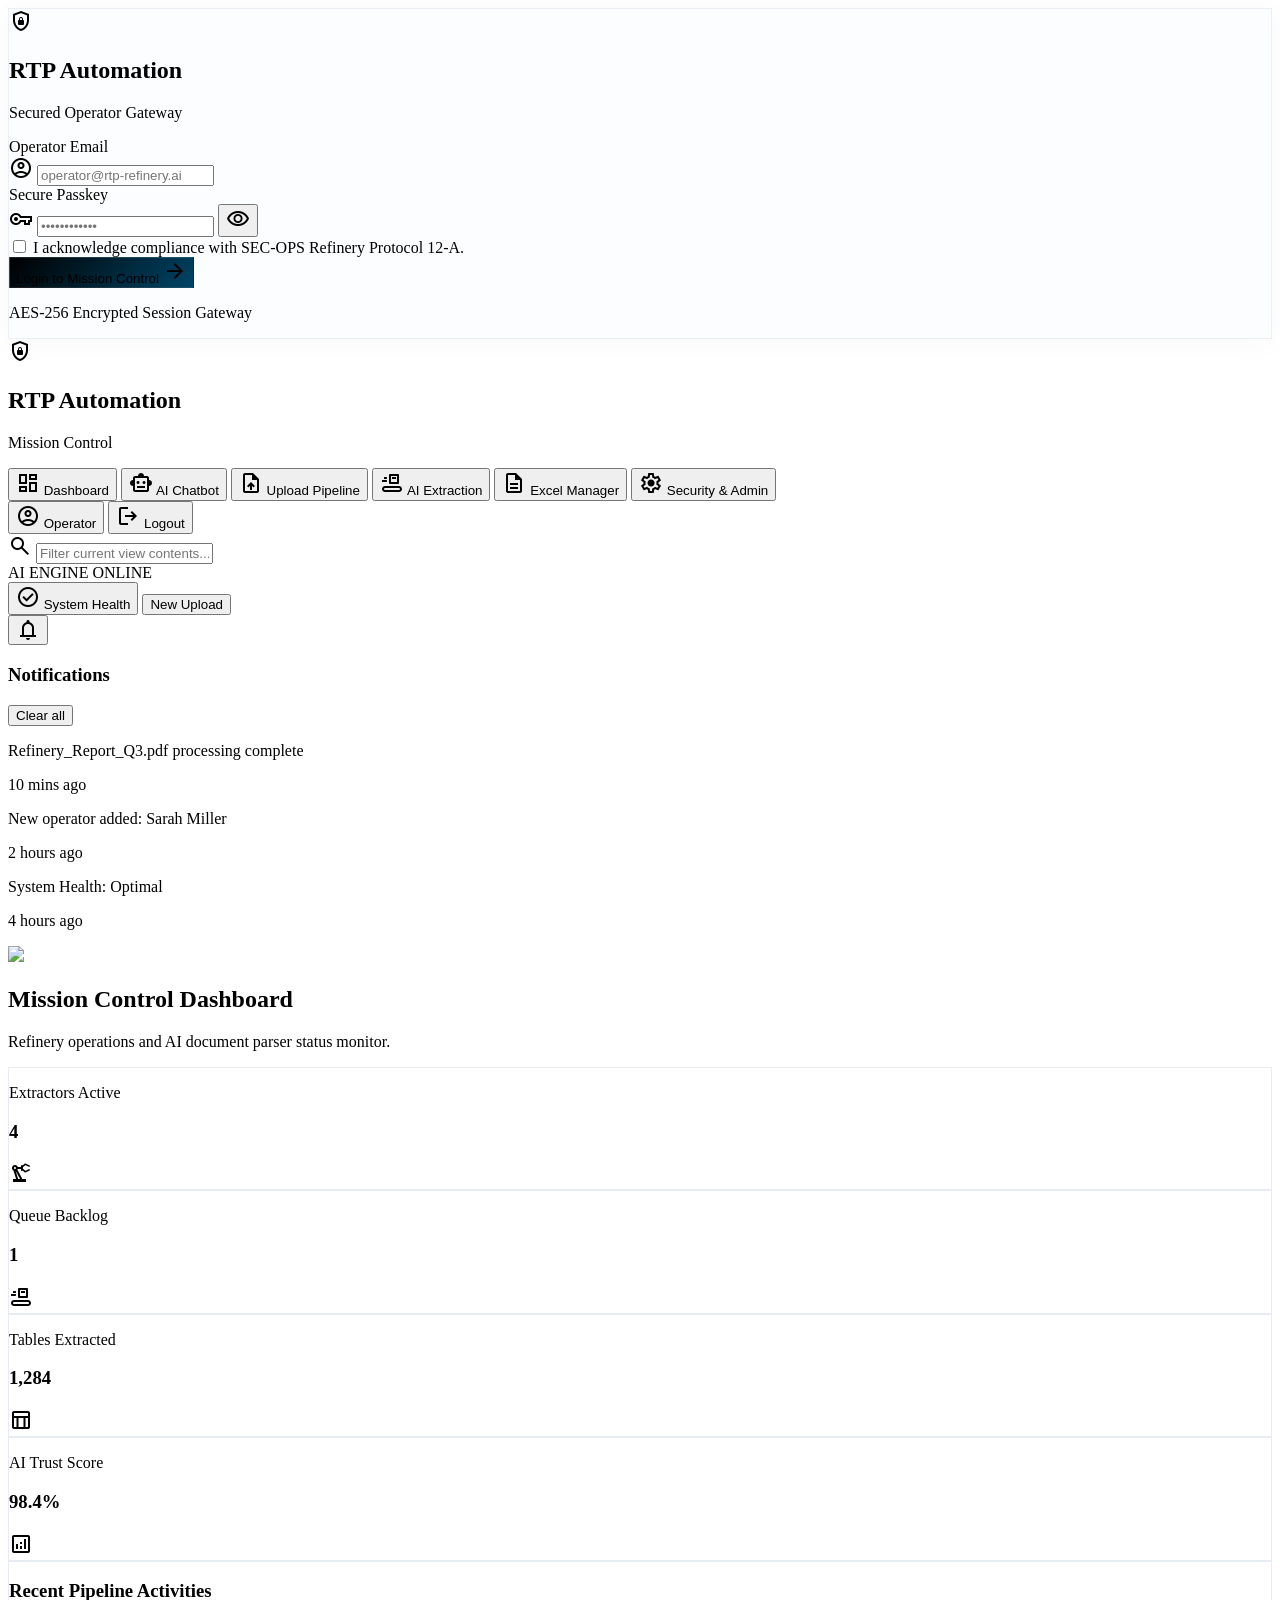
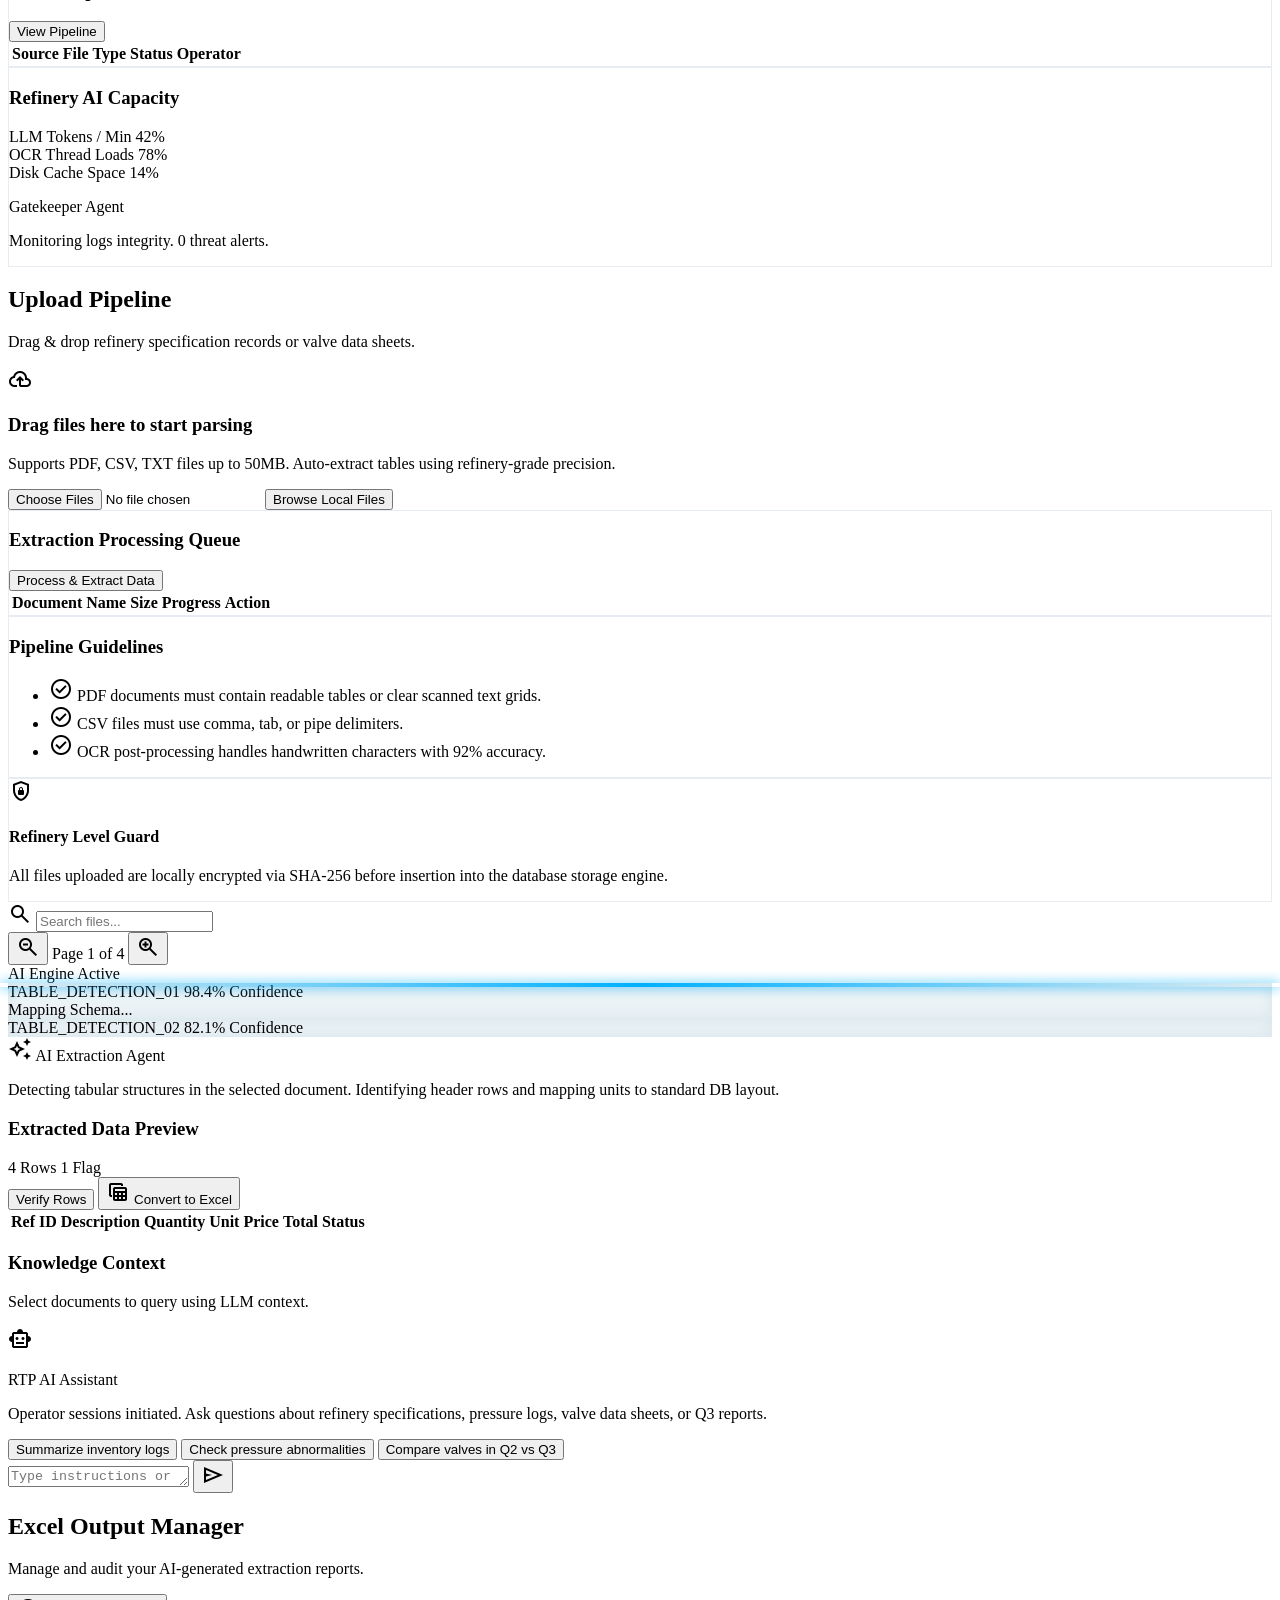
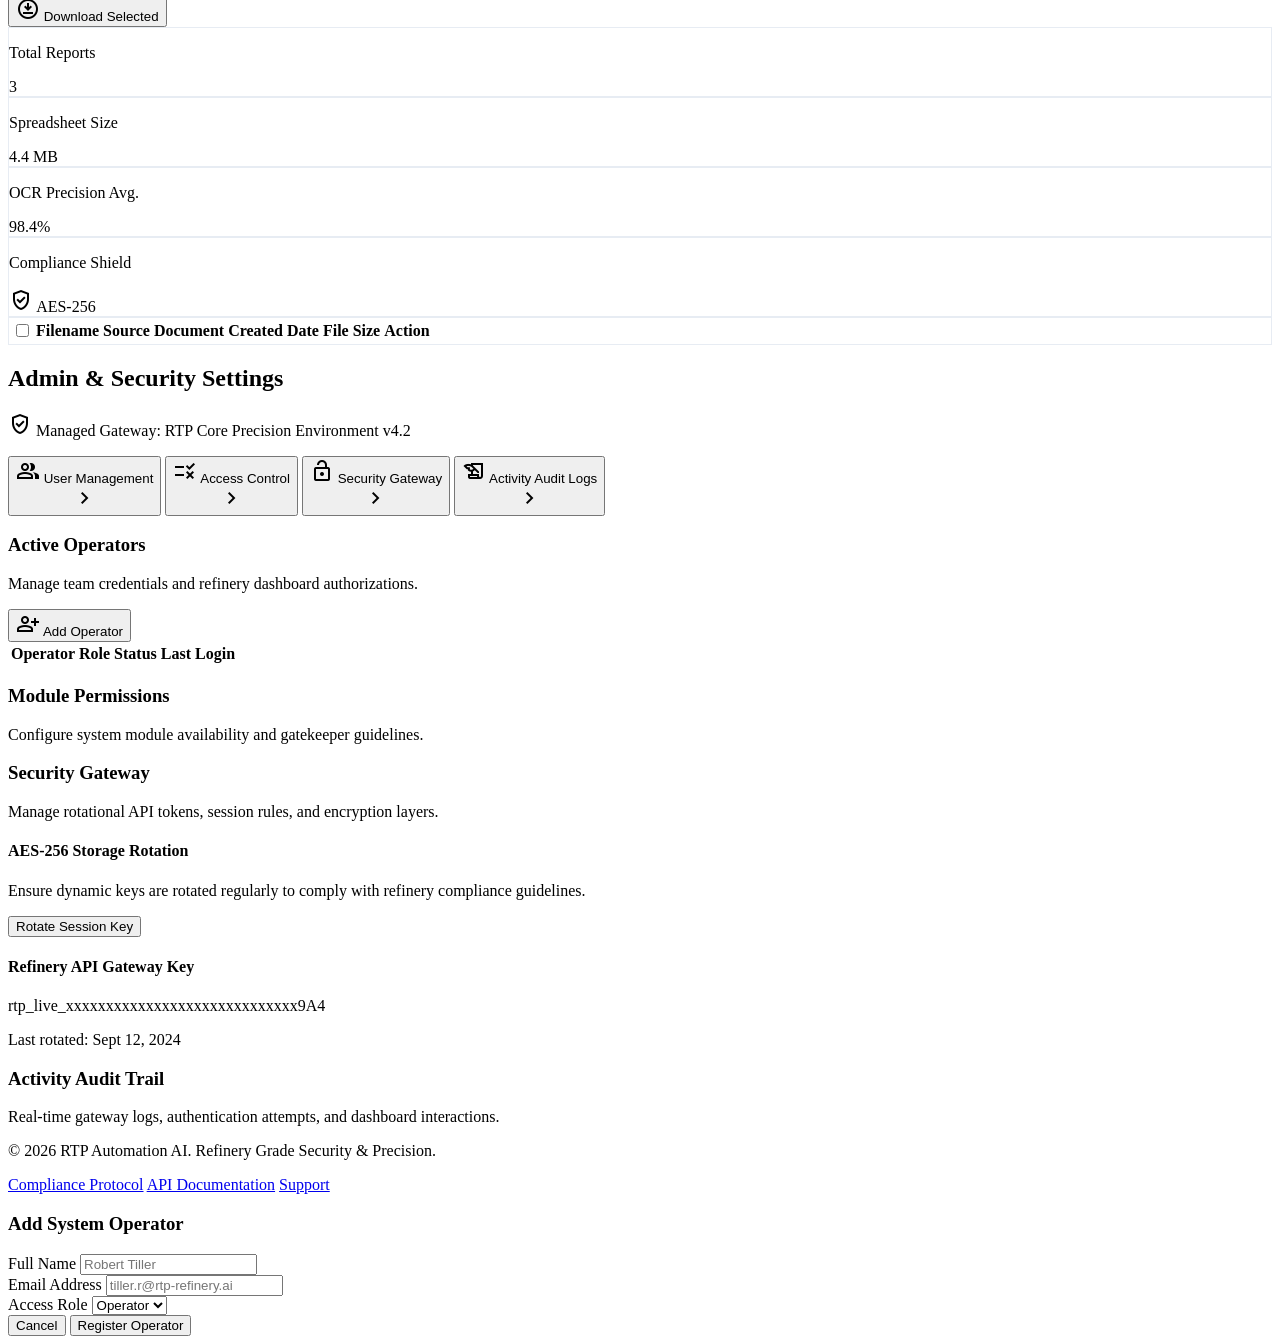
==== templates/index.html @ 4b5805db "Initial commit" ====
<!DOCTYPE html>
<html lang="en" class="light">
<head>
    <meta charset="UTF-8">
    <meta name="viewport" content="width=device-width, initial-scale=1.0">
    <title>RTP Automation AI | Operator Gateway</title>
    <!-- Google Fonts & Material Symbols -->
    <link href="https://fonts.googleapis.com/css2?family=Inter:wght@400;500;600;700&family=Geist:wght@400;600;700;900&family=JetBrains+Mono:wght@400&display=swap" rel="stylesheet">
    <link href="https://fonts.googleapis.com/css2?family=Material+Symbols+Outlined:wght,FILL@100..700,0..1&display=swap" rel="stylesheet">
    <!-- Tailwind CSS with Forms and Container Queries Plugins -->
    <script src="https://cdn.tailwindcss.com?plugins=forms,container-queries"></script>
    <script>
        tailwind.config = {
            darkMode: 'class',
            theme: {
                extend: {
                    colors: {
                        "primary-fixed": "#dae2fd",
                        "surface-container": "#eceef0",
                        "error": "#ba1a1a",
                        "surface-container-low": "#f2f4f6",
                        "on-tertiary": "#ffffff",
                        "secondary-container": "#40c2fd",
                        "tertiary-fixed": "#d3e4fe",
                        "secondary": "#00668a",
                        "tertiary-container": "#0b1c30",
                        "on-tertiary-container": "#75859d",
                        "on-secondary": "#ffffff",
                        "inverse-on-surface": "#eff1f3",
                        "surface-container-highest": "#e0e3e5",
                        "secondary-fixed-dim": "#7bd0ff",
                        "secondary-fixed": "#c4e7ff",
                        "on-primary": "#ffffff",
                        "on-background": "#191c1e",
                        "on-primary-container": "#7c839b",
                        "on-secondary-fixed": "#001e2c",
                        "on-tertiary-fixed-variant": "#38485d",
                        "surface": "#f7f9fb",
                        "tertiary-fixed-dim": "#b7c8e1",
                        "on-secondary-container": "#004d6a",
                        "on-error": "#ffffff",
                        "inverse-surface": "#2d3133",
                        "outline-variant": "#c6c6cd",
                        "surface-bright": "#f7f9fb",
                        "inverse-primary": "#bec6e0",
                        "on-surface": "#191c1e",
                        "on-tertiary-fixed": "#0b1c30",
                        "surface-container-high": "#e6e8ea",
                        "on-primary-fixed": "#131b2e",
                        "primary-fixed-dim": "#bec6e0",
                        "error-container": "#ffdad6",
                        "surface-dim": "#d8dadc",
                        "primary-container": "#131b2e",
                        "primary": "#000000",
                        "on-primary-fixed-variant": "#3f465c",
                        "surface-variant": "#e0e3e5",
                        "surface-tint": "#565e74",
                        "surface-container-lowest": "#ffffff",
                        "outline": "#76777d",
                        "on-error-container": "#93000a",
                        "on-surface-variant": "#45464d",
                        "tertiary": "#000000",
                        "on-secondary-fixed-variant": "#004c69",
                        "background": "#f7f9fb"
                    },
                    borderRadius: {
                        "DEFAULT": "0.25rem",
                        "lg": "0.5rem",
                        "xl": "0.75rem",
                        "full": "9999px"
                    },
                    spacing: {
                        "stack-lg": "32px",
                        "stack-md": "16px",
                        "gutter": "24px",
                        "unit": "4px",
                        "stack-sm": "8px",
                        "margin-page": "40px",
                        "container-max": "1440px",
                        "stack-xs": "4px"
                    },
                    fontFamily: {
                        "headline-sm": ["Geist"],
                        "headline-lg-mobile": ["Geist"],
                        "headline-md": ["Geist"],
                        "body-sm": ["Inter"],
                        "display-lg": ["Geist"],
                        "label-md": ["Inter"],
                        "body-md": ["Inter"],
                        "code-sm": ["JetBrains Mono"],
                        "headline-lg": ["Geist"],
                        "body-lg": ["Inter"]
                    }
                }
            }
        }
    </script>
    <!-- Custom stylesheet override -->
    <link rel="stylesheet" href="/static/style.css">
</head>
<body class="bg-background text-on-surface font-body-md min-h-screen flex flex-col overflow-x-hidden">
    <!-- Toast Notification Container -->
    <div id="toast-container" class="fixed top-4 right-4 z-[100] flex flex-col gap-2"></div>
    <!-- ==================== 1. LOGIN VIEW ==================== -->
    <div id="login-view" class="blueprint-bg min-h-screen flex items-center justify-center p-4">
        <div class="glass-card max-w-md w-full rounded-2xl p-8 border border-outline-variant shadow-2xl relative overflow-hidden flex flex-col">
            <!-- Header -->
            <div class="mb-8 text-center">
                <div class="w-16 h-16 bg-primary-container rounded-2xl flex items-center justify-center mx-auto mb-4 border border-white/20">
                    <span class="material-symbols-outlined text-secondary-fixed text-3xl">shield_lock</span>
                </div>
                <h2 class="font-headline-md text-headline-md font-bold text-on-surface">RTP Automation</h2>
                <p class="font-label-md text-label-md text-on-surface-variant uppercase tracking-widest mt-1">Secured Operator Gateway</p>
            </div>
            <!-- Form -->
            <form id="login-form" class="space-y-6">
                <div>
                    <label for="operator-email" class="block font-label-md text-label-md text-on-surface-variant uppercase tracking-wider mb-2">Operator Email</label>
                    <div class="relative">
                        <span class="material-symbols-outlined absolute left-3 top-1/2 -translate-y-1/2 text-outline">account_circle</span>
                        <input id="operator-email" type="email" required placeholder="operator@rtp-refinery.ai" 
                            class="w-full pl-10 pr-4 py-3 bg-white border border-outline-variant rounded-xl text-body-md focus:ring-2 focus:ring-secondary focus:border-secondary outline-none transition-all">
                    </div>
                </div>
                <div>
                    <label for="operator-key" class="block font-label-md text-label-md text-on-surface-variant uppercase tracking-wider mb-2">Secure Passkey</label>
                    <div class="relative">
                        <span class="material-symbols-outlined absolute left-3 top-1/2 -translate-y-1/2 text-outline">vpn_key</span>
                        <input id="operator-key" type="password" required placeholder="••••••••••••" 
                            class="w-full pl-10 pr-12 py-3 bg-white border border-outline-variant rounded-xl text-body-md focus:ring-2 focus:ring-secondary focus:border-secondary outline-none transition-all">
                        <button type="button" id="toggle-password" class="absolute right-3 top-1/2 -translate-y-1/2 text-outline hover:text-primary transition-colors">
                            <span class="material-symbols-outlined" id="password-visibility-icon">visibility</span>
                        </button>
                    </div>
                </div>
                <!-- Remember session / security compliance check -->
                <div class="flex items-center gap-2">
                    <input type="checkbox" id="compliance-check" required class="rounded border-outline-variant text-secondary focus:ring-secondary cursor-pointer">
                    <label for="compliance-check" class="text-xs text-on-surface-variant leading-tight cursor-pointer">
                        I acknowledge compliance with SEC-OPS Refinery Protocol 12-A.
                    </label>
                </div>
                <!-- Submit Button -->
                <button type="submit" id="login-submit-btn" class="w-full ai-gradient-btn text-white py-3 rounded-xl font-semibold flex items-center justify-center gap-2 border border-white/10 hover:scale-[1.01] active:scale-[0.99] transition-all">
                    <span>Login to Mission Control</span>
                    <span class="material-symbols-outlined text-secondary-container">arrow_forward</span>
                </button>
            </form>
            <!-- Bottom Note -->
            <div class="mt-8 border-t border-outline-variant pt-6 text-center">
                <p class="text-xs text-on-surface-variant flex items-center justify-center gap-1.5">
                    <span class="w-1.5 h-1.5 bg-secondary rounded-full animate-ping"></span>
                    AES-256 Encrypted Session Gateway
                </p>
            </div>
        </div>
    </div>
    <!-- ==================== 2. MAIN APPLICATION SHELL ==================== -->
    <div id="main-layout" class="hidden flex-1 flex flex-row relative min-h-screen">
        
        <!-- SIDEBAR NAVIGATION -->
        <aside class="fixed left-0 top-0 h-screen w-[280px] border-r border-outline-variant flex flex-col py-stack-lg px-stack-md bg-surface z-50">
            <!-- Brand Logo -->
            <div class="mb-stack-lg px-2 flex items-center gap-3">
                <div class="w-10 h-10 bg-primary-container rounded-lg flex items-center justify-center">
                    <span class="material-symbols-outlined text-secondary-fixed">shield_lock</span>
                </div>
                <div>
                    <h1 class="font-headline-sm text-headline-sm font-bold text-on-surface leading-none">RTP Automation</h1>
                    <p class="font-label-md text-label-md text-on-surface-variant uppercase tracking-widest mt-1 opacity-70">Mission Control</p>
                </div>
            </div>
            <!-- Nav List -->
            <nav id="sidebar-nav" class="flex-1 space-y-1">
                <button data-panel="dashboard" class="nav-item w-full flex items-center gap-3 px-4 py-3 rounded-lg text-on-surface-variant hover:bg-surface-container-high transition-colors">
                    <span class="material-symbols-outlined">dashboard</span>
                    <span class="font-body-md">Dashboard</span>
                </button>
                <button data-panel="chatbot" class="nav-item w-full flex items-center gap-3 px-4 py-3 rounded-lg text-on-surface-variant hover:bg-surface-container-high transition-colors">
                    <span class="material-symbols-outlined">smart_toy</span>
                    <span class="font-body-md">AI Chatbot</span>
                </button>
                <button data-panel="upload" class="nav-item w-full flex items-center gap-3 px-4 py-3 rounded-lg text-on-surface-variant hover:bg-surface-container-high transition-colors">
                    <span class="material-symbols-outlined">upload_file</span>
                    <span class="font-body-md">Upload Pipeline</span>
                </button>
                <button data-panel="extraction" class="nav-item w-full flex items-center gap-3 px-4 py-3 rounded-lg text-on-surface-variant hover:bg-surface-container-high transition-colors">
                    <span class="material-symbols-outlined">conveyor_belt</span>
                    <span class="font-body-md">AI Extraction</span>
                </button>
                <button data-panel="excel" class="nav-item w-full flex items-center gap-3 px-4 py-3 rounded-lg text-on-surface-variant hover:bg-surface-container-high transition-colors">
                    <span class="material-symbols-outlined">description</span>
                    <span class="font-body-md">Excel Manager</span>
                </button>
                <button data-panel="settings" class="nav-item w-full flex items-center gap-3 px-4 py-3 rounded-lg text-on-surface-variant hover:bg-surface-container-high transition-colors">
                    <span class="material-symbols-outlined">settings</span>
                    <span class="font-body-md">Security & Admin</span>
                </button>
            </nav>
            <!-- Bottom Navigation controls -->
            <div class="mt-auto pt-stack-md border-t border-outline-variant space-y-1">
                <button id="sidebar-profile-btn" class="w-full flex items-center gap-3 px-4 py-2 text-on-surface-variant hover:bg-surface-container-high transition-colors rounded-lg">
                    <span class="material-symbols-outlined">account_circle</span>
                    <span class="font-body-md text-left" id="sidebar-username">Operator</span>
                </button>
                <button id="logout-btn" class="w-full flex items-center gap-3 px-4 py-2 text-error hover:bg-error-container/10 transition-colors rounded-lg">
                    <span class="material-symbols-outlined">logout</span>
                    <span class="font-body-md text-left">Logout</span>
                </button>
            </div>
        </aside>
        <!-- TOP BAR HEADER AND PANELS VIEWPORT -->
        <div class="ml-[280px] flex-1 flex flex-col min-h-screen">
            
            <!-- TOP APP BAR -->
            <header class="sticky top-0 h-16 bg-surface/80 backdrop-blur-md border-b border-outline-variant flex justify-between items-center px-gutter z-40">
                <div class="flex items-center gap-6">
                    <div class="relative">
                        <span class="material-symbols-outlined absolute left-3 top-1/2 -translate-y-1/2 text-on-surface-variant">search</span>
                        <input type="text" id="global-search" placeholder="Filter current view contents..." 
                            class="pl-10 pr-4 py-2 bg-surface-container-low border border-outline-variant rounded-full text-body-sm w-72 focus:ring-2 focus:ring-secondary focus:outline-none transition-all">
                    </div>
                    <nav class="hidden md:flex gap-6">
                        <span class="font-label-md text-label-md text-secondary font-bold flex items-center gap-1.5">
                            <span class="w-2 h-2 rounded-full bg-secondary animate-pulse"></span>
                            AI ENGINE ONLINE
                        </span>
                    </nav>
                </div>
                <div class="flex items-center gap-4">
                    <button id="topbar-health-btn" class="px-4 py-2 bg-surface border border-outline-variant rounded-lg font-label-md text-label-md hover:bg-surface-container-high transition-all flex items-center gap-2">
                        <span class="material-symbols-outlined text-green-600 text-sm">check_circle</span>
                        System Health
                    </button>
                    <button id="topbar-upload-btn" class="px-4 py-2 bg-primary text-white rounded-lg font-label-md text-label-md hover:opacity-90 transition-all">
                        New Upload
                    </button>
                    <div class="h-8 w-[1px] bg-outline-variant mx-1"></div>
                    <!-- Notification Area -->
                    <div class="relative">
                        <button id="notification-bell" class="material-symbols-outlined text-on-surface-variant hover:text-primary p-2 hover:bg-surface-container-high rounded-full transition-colors relative">
                            notifications
                            <span id="unread-dot" class="absolute top-1 right-1 w-2.5 h-2.5 bg-secondary rounded-full border border-surface"></span>
                        </button>
                        <!-- Dropdown -->
                        <div id="notification-dropdown" class="hidden absolute right-0 mt-2 w-80 bg-white border border-outline-variant rounded-xl shadow-lg z-50 overflow-hidden">
                            <div class="p-4 border-b border-outline-variant flex justify-between items-center bg-surface-container-low">
                                <h3 class="font-headline-sm text-sm font-bold text-on-surface">Notifications</h3>
                                <button id="clear-notifications" class="text-label-md text-secondary hover:underline">Clear all</button>
                            </div>
                            <div class="divide-y divide-outline-variant max-h-64 overflow-y-auto" id="notification-list">
                                <!-- Loaded dynamically -->
                            </div>
                        </div>
                    </div>
                    <!-- User Circle -->
                    <div class="w-8 h-8 rounded-full overflow-hidden border border-outline-variant">
                        <img class="w-full h-full object-cover" src="https://lh3.googleusercontent.com/aida-public/[base64]">
                    </div>
                </div>
            </header>
            <!-- VIEWS CONTAINERS -->
            <main class="flex-1 flex flex-col relative bg-background pb-16">
                
                <!-- ==================== A. DASHBOARD PANEL ==================== -->
                <div id="panel-dashboard" class="view-panel hidden p-margin-page">
                    <!-- Page Title -->
                    <div class="mb-stack-lg">
                        <h2 class="font-headline-lg text-headline-lg text-primary mb-1">Mission Control Dashboard</h2>
                        <p class="text-on-surface-variant font-body-md">Refinery operations and AI document parser status monitor.</p>
                    </div>
                    <!-- Quick Metrics Grid -->
                    <div class="grid grid-cols-1 md:grid-cols-4 gap-gutter mb-stack-lg">
                        <div class="glass-panel p-stack-md rounded-xl flex items-center justify-between">
                            <div>
                                <p class="font-label-md text-on-surface-variant uppercase mb-1">Extractors Active</p>
                                <h3 class="font-headline-md text-on-surface font-black" id="dash-active-extractors">4</h3>
                            </div>
                            <span class="material-symbols-outlined text-secondary text-3xl">precision_manufacturing</span>
                        </div>
                        <div class="glass-panel p-stack-md rounded-xl flex items-center justify-between">
                            <div>
                                <p class="font-label-md text-on-surface-variant uppercase mb-1">Queue Backlog</p>
                                <h3 class="font-headline-md text-on-surface font-black" id="dash-queue-backlog">1</h3>
                            </div>
                            <span class="material-symbols-outlined text-secondary text-3xl">conveyor_belt</span>
                        </div>
                        <div class="glass-panel p-stack-md rounded-xl flex items-center justify-between">
                            <div>
                                <p class="font-label-md text-on-surface-variant uppercase mb-1">Tables Extracted</p>
                                <h3 class="font-headline-md text-on-surface font-black" id="dash-total-tables">1,284</h3>
                            </div>
                            <span class="material-symbols-outlined text-secondary text-3xl">table_chart</span>
                        </div>
                        <div class="glass-panel p-stack-md rounded-xl flex items-center justify-between">
                            <div>
                                <p class="font-label-md text-on-surface-variant uppercase mb-1">AI Trust Score</p>
                                <h3 class="font-headline-md text-on-surface font-black" id="dash-trust-score">98.4%</h3>
                            </div>
                            <span class="material-symbols-outlined text-secondary text-3xl">analytics</span>
                        </div>
                    </div>
                    <!-- Main Section: Recent Activity & System Health -->
                    <div class="grid grid-cols-1 lg:grid-cols-3 gap-gutter">
                        
                        <!-- Left 2 Cols: Recent Activity -->
                        <div class="lg:col-span-2 glass-panel rounded-xl overflow-hidden border border-outline-variant flex flex-col">
                            <div class="px-6 py-4 border-b border-outline-variant flex justify-between items-center bg-surface-container-low">
                                <h3 class="font-headline-sm text-headline-sm font-bold">Recent Pipeline Activities</h3>
                                <button onclick="window.switchPanel('upload')" class="text-label-md text-secondary hover:underline">View Pipeline</button>
                            </div>
                            <div class="flex-1 overflow-x-auto">
                                <table class="w-full text-left border-collapse">
                                    <thead>
                                        <tr class="bg-surface-container border-b border-outline-variant text-on-surface-variant">
                                            <th class="px-6 py-3 font-label-md text-label-md uppercase">Source File</th>
                                            <th class="px-6 py-3 font-label-md text-label-md uppercase">Type</th>
                                            <th class="px-6 py-3 font-label-md text-label-md uppercase">Status</th>
                                            <th class="px-6 py-3 font-label-md text-label-md uppercase">Operator</th>
                                        </tr>
                                    </table>
                                    <table class="w-full text-left border-collapse divide-y divide-outline-variant" id="dashboard-activity-rows">
                                        <!-- Loaded dynamically -->
                                    </table>
                                </div>
                        </div>
                        <!-- Right 1 Col: AI Capacity Indicator Widget -->
                        <div class="glass-panel p-6 rounded-xl border border-outline-variant flex flex-col justify-between">
                            <div>
                                <h3 class="font-headline-sm text-headline-sm font-bold mb-4">Refinery AI Capacity</h3>
                                <div class="space-y-6">
                                    <div>
                                        <div class="flex justify-between mb-1">
                                            <span class="text-body-sm font-semibold">LLM Tokens / Min</span>
                                            <span class="text-body-sm text-on-surface-variant font-mono">42%</span>
                                        </div>
                                        <div class="w-full bg-surface-container-high h-2.5 rounded-full overflow-hidden">
                                            <div class="bg-secondary h-full" style="width: 42%"></div>
                                        </div>
                                    </div>
                                    <div>
                                        <div class="flex justify-between mb-1">
                                            <span class="text-body-sm font-semibold">OCR Thread Loads</span>
                                            <span class="text-body-sm text-on-surface-variant font-mono">78%</span>
                                        </div>
                                        <div class="w-full bg-surface-container-high h-2.5 rounded-full overflow-hidden">
                                            <div class="bg-secondary h-full" style="width: 78%"></div>
                                        </div>
                                    </div>
                                    <div>
                                        <div class="flex justify-between mb-1">
                                            <span class="text-body-sm font-semibold">Disk Cache Space</span>
                                            <span class="text-body-sm text-on-surface-variant font-mono">14%</span>
                                        </div>
                                        <div class="w-full bg-surface-container-high h-2.5 rounded-full overflow-hidden">
                                            <div class="bg-secondary h-full" style="width: 14%"></div>
                                        </div>
                                    </div>
                                </div>
                            </div>
                            <div class="mt-8 border-t border-outline-variant pt-6">
                                <div class="flex items-center gap-3">
                                    <div class="w-10 h-10 rounded-full bg-secondary-container/20 flex items-center justify-center text-on-secondary-container shrink-0 pulse-indicator bg-secondary"></div>
                                    <div>
                                        <p class="text-xs text-on-surface-variant uppercase tracking-widest font-black">Gatekeeper Agent</p>
                                        <p class="text-[11px] text-on-surface-variant mt-0.5">Monitoring logs integrity. 0 threat alerts.</p>
                                    </div>
                                </div>
                            </div>
                        </div>
                    </div>
                </div>
                <!-- ==================== B. DOCUMENT UPLOAD PANEL ==================== -->
                <div id="panel-upload" class="view-panel hidden p-margin-page">
                    <div class="mb-stack-lg">
                        <h2 class="font-headline-lg text-headline-lg text-primary mb-1">Upload Pipeline</h2>
                        <p class="text-on-surface-variant font-body-md">Drag & drop refinery specification records or valve data sheets.</p>
                    </div>
                    <div class="grid grid-cols-1 lg:grid-cols-3 gap-gutter">
                        <!-- Left 2 Cols: Drag zone & queue -->
                        <div class="lg:col-span-2 space-y-6">
                            <!-- Drag area -->
                            <div id="drop-zone" class="border-2 border-dashed border-outline-variant hover:border-secondary rounded-2xl p-10 bg-white/50 flex flex-col items-center justify-center text-center cursor-pointer transition-all">
                                <span class="material-symbols-outlined text-6xl text-outline-variant mb-4" id="drop-icon">cloud_upload</span>
                                <h3 class="font-headline-sm text-headline-sm mb-2">Drag files here to start parsing</h3>
                                <p class="text-on-surface-variant text-body-sm mb-6 max-w-sm">Supports PDF, CSV, TXT files up to 50MB. Auto-extract tables using refinery-grade precision.</p>
                                <input type="file" id="file-input" class="hidden" multiple>
                                <button type="button" onclick="document.getElementById('file-input').click()" class="px-6 py-2.5 bg-primary text-white font-semibold rounded-lg hover:opacity-90 transition-transform active:scale-95">Browse Local Files</button>
                            </div>
                            <!-- Upload Active Queue -->
                            <div class="glass-panel rounded-xl overflow-hidden border border-outline-variant flex flex-col">
                                <div class="px-6 py-4 border-b border-outline-variant flex justify-between items-center bg-surface-container-low">
                                    <h3 class="font-headline-sm text-headline-sm font-bold">Extraction Processing Queue</h3>
                                    <button id="process-queue-btn" class="px-4 py-2 bg-secondary text-white rounded-lg text-body-sm font-semibold hover:opacity-90 transition-transform active:scale-95 hidden">
                                        Process & Extract Data
                                    </button>
                                </div>
                                <div class="overflow-x-auto">
                                    <table class="w-full text-left border-collapse">
                                        <thead>
                                            <tr class="bg-surface-container border-b border-outline-variant text-on-surface-variant">
                                                <th class="px-6 py-3 font-label-md text-label-md uppercase">Document Name</th>
                                                <th class="px-6 py-3 font-label-md text-label-md uppercase">Size</th>
                                                <th class="px-6 py-3 font-label-md text-label-md uppercase w-48">Progress</th>
                                                <th class="px-6 py-3 font-label-md text-label-md uppercase text-right">Action</th>
                                            </tr>
                                        </thead>
                                        <tbody id="upload-queue-rows" class="divide-y divide-outline-variant">
                                            <!-- Managed dynamically -->
                                        </tbody>
                                    </table>
                                </div>
                            </div>
                        </div>
                        <!-- Right 1 Col: Guidelines & Stats -->
                        <div class="space-y-6">
                            <div class="glass-panel p-6 rounded-xl border border-outline-variant">
                                <h3 class="font-headline-sm text-headline-sm font-bold mb-4">Pipeline Guidelines</h3>
                                <ul class="space-y-4 text-body-sm text-on-surface-variant">
                                    <li class="flex gap-2">
                                        <span class="material-symbols-outlined text-secondary text-sm shrink-0">check_circle</span>
                                        <span>PDF documents must contain readable tables or clear scanned text grids.</span>
                                    </li>
                                    <li class="flex gap-2">
                                        <span class="material-symbols-outlined text-secondary text-sm shrink-0">check_circle</span>
                                        <span>CSV files must use comma, tab, or pipe delimiters.</span>
                                    </li>
                                    <li class="flex gap-2">
                                        <span class="material-symbols-outlined text-secondary text-sm shrink-0">check_circle</span>
                                        <span>OCR post-processing handles handwritten characters with 92% accuracy.</span>
                                    </li>
                                </ul>
                            </div>
                            <div class="glass-panel p-6 rounded-xl border border-outline-variant bg-primary-container text-white">
                                <div class="flex items-center gap-3 mb-4">
                                    <span class="material-symbols-outlined text-secondary-fixed">shield_lock</span>
                                    <h4 class="font-bold text-white">Refinery Level Guard</h4>
                                </div>
                                <p class="text-xs text-on-primary-container leading-relaxed">
                                    All files uploaded are locally encrypted via SHA-256 before insertion into the database storage engine.
                                </p>
                            </div>
                        </div>
                    </div>
                </div>
                <!-- ==================== C. AI TABLE EXTRACTION PANEL ==================== -->
                <div id="panel-extraction" class="view-panel hidden flex flex-col h-[calc(100vh-64px)] overflow-hidden">
                    <!-- Split screen container -->
                    <div class="flex-1 flex overflow-hidden">
                        
                        <!-- Left Side: Source documents list selection -->
                        <div class="w-80 border-r border-outline-variant bg-surface-container-low flex flex-col shrink-0">
                            <div class="p-stack-md border-b border-outline-variant bg-surface">
                                <div class="relative">
                                    <span class="material-symbols-outlined absolute left-3 top-2.5 text-outline text-sm">search</span>
                                    <input type="text" id="extraction-sidebar-search" placeholder="Search files..." class="w-full pl-10 pr-4 py-2 bg-surface-container-lowest border border-outline-variant rounded-lg text-body-sm focus:ring-2 focus:ring-secondary outline-none transition-all">
                                </div>
                            </div>
                            <div class="flex-1 overflow-y-auto p-stack-sm space-y-2" id="extraction-document-list">
                                <!-- Loaded dynamically -->
                            </div>
                        </div>
                        <!-- Right Side: PDF Preview and Extracted Table -->
                        <div class="flex-1 flex flex-col bg-surface-container overflow-hidden">
                            
                            <!-- PDF Document view area -->
                            <section class="flex-1 p-6 relative overflow-hidden flex items-center justify-center">
                                <div class="max-w-4xl w-full h-full bg-white rounded-xl shadow-lg border border-outline-variant relative overflow-hidden flex flex-col">
                                    
                                    <!-- PDF Toolbar -->
                                    <div class="h-12 border-b border-outline-variant bg-surface-container-low flex items-center justify-between px-4">
                                        <div class="flex items-center gap-4 text-on-surface-variant">
                                            <button class="hover:text-primary"><span class="material-symbols-outlined">zoom_out</span></button>
                                            <span class="font-label-md" id="pdf-page-indicator">Page 1 of 4</span>
                                            <button class="hover:text-primary"><span class="material-symbols-outlined">zoom_in</span></button>
                                        </div>
                                        <div class="flex items-center gap-2">
                                            <span class="text-secondary font-bold text-[10px] uppercase tracking-widest flex items-center gap-1">
                                                <span class="w-2 h-2 rounded-full bg-secondary animate-pulse"></span>
                                                AI Engine Active
                                            </span>
                                        </div>
                                    </div>
                                    <!-- PDF Canvas Area -->
                                    <div class="flex-1 relative bg-surface-dim/20 p-stack-lg overflow-auto flex justify-center">
                                        <div class="relative w-[560px] h-[720px] bg-white shadow-sm border border-outline-variant" id="pdf-document-canvas">
                                            <!-- Blueprint scanner line -->
                                            <div class="scanning-line" id="scanner-line"></div>
                                            
                                            <!-- Highlight overlays -->
                                            <div class="absolute top-[120px] left-[40px] w-[480px] h-[180px] glass-overlay rounded-lg border-2 border-secondary flex flex-col p-2 animate-pulse">
                                                <div class="flex justify-between items-start mb-1">
                                                    <span class="bg-secondary text-white text-[9px] font-bold px-1.5 py-0.5 rounded">TABLE_DETECTION_01</span>
                                                    <span class="text-[10px] font-mono text-secondary font-bold">98.4% Confidence</span>
                                                </div>
                                                <div class="flex-1 border border-dashed border-secondary/40 rounded flex items-center justify-center">
                                                    <span class="text-secondary/60 font-label-md text-[10px] uppercase">Mapping Schema...</span>
                                                </div>
                                            </div>
                                            <div class="absolute top-[380px] left-[40px] w-[480px] h-[120px] glass-overlay rounded-lg border-2 border-secondary/40 flex flex-col p-2">
                                                <div class="flex justify-between items-start mb-1">
                                                    <span class="bg-secondary/40 text-on-secondary-container text-[9px] font-bold px-1.5 py-0.5 rounded">TABLE_DETECTION_02</span>
                                                    <span class="text-[10px] font-mono text-secondary/60 font-bold">82.1% Confidence</span>
                                                </div>
                                                <div class="flex-1 border border-dashed border-secondary/20 rounded"></div>
                                            </div>
                                        </div>
                                    </div>
                                </div>
                                <!-- Floating AI Box -->
                                <div class="absolute top-10 right-10 bg-primary-container text-white p-4 rounded-xl shadow-2xl border border-white/10 max-w-xs flex flex-col gap-2 z-20">
                                    <div class="flex items-center gap-2">
                                        <span class="material-symbols-outlined text-secondary">auto_awesome</span>
                                        <span class="font-bold text-body-sm">AI Extraction Agent</span>
                                    </div>
                                    <p class="text-[11px] opacity-80 leading-relaxed" id="extraction-ai-analysis">
                                        Detecting tabular structures in the selected document. Identifying header rows and mapping units to standard DB layout.
                                    </p>
                                </div>
                            </section>
                            <!-- Bottom Panel: Extracted Table Preview -->
                            <footer class="h-64 bg-white border-t border-outline-variant flex flex-col overflow-hidden">
                                <div class="px-gutter py-2.5 border-b border-outline-variant flex justify-between items-center bg-surface-container-low shrink-0">
                                    <div class="flex items-center gap-4">
                                        <h3 class="font-headline-sm text-[16px] font-bold text-on-surface">Extracted Data Preview</h3>
                                        <div class="flex gap-2">
                                            <span class="px-2 py-0.5 rounded-lg bg-secondary-container/30 text-on-secondary-container text-[10px] font-bold border border-secondary/20" id="extraction-rows-count">4 Rows</span>
                                            <span class="px-2 py-0.5 rounded-lg bg-red-100 text-red-800 text-[10px] font-bold border border-error/20" id="extraction-flags-count">1 Flag</span>
                                        </div>
                                    </div>
                                    <div class="flex gap-3">
                                        <button id="extraction-validate-btn" class="px-4 py-1.5 border border-outline-variant rounded-lg text-body-sm font-semibold hover:bg-surface-container-high transition-colors">Verify Rows</button>
                                        <button id="extraction-convert-btn" class="px-4 py-1.5 bg-primary text-white rounded-lg text-body-sm font-semibold flex items-center gap-2 hover:opacity-90 transition-all">
                                            <span class="material-symbols-outlined text-[16px]">table_view</span>
                                            Convert to Excel
                                        </button>
                                    </div>
                                </div>
                                <div class="flex-1 overflow-auto">
                                    <table class="w-full text-left border-collapse">
                                        <thead class="sticky top-0 bg-surface-container-high text-on-surface-variant z-10">
                                            <tr>
                                                <th class="px-6 py-2.5 font-label-md text-label-md uppercase border-b border-outline-variant">Ref ID</th>
                                                <th class="px-6 py-2.5 font-label-md text-label-md uppercase border-b border-outline-variant">Description</th>
                                                <th class="px-6 py-2.5 font-label-md text-label-md uppercase border-b border-outline-variant text-right">Quantity</th>
                                                <th class="px-6 py-2.5 font-label-md text-label-md uppercase border-b border-outline-variant text-right">Unit Price</th>
                                                <th class="px-6 py-2.5 font-label-md text-label-md uppercase border-b border-outline-variant text-right">Total</th>
                                                <th class="px-6 py-2.5 font-label-md text-label-md uppercase border-b border-outline-variant">Status</th>
                                            </tr>
                                        </thead>
                                        <tbody class="divide-y divide-outline-variant" id="extraction-preview-rows">
                                            <!-- Dynamic rows -->
                                        </tbody>
                                    </table>
                                </div>
                            </footer>
                        </div>
                    </div>
                </div>
                <!-- ==================== D. AI CHATBOT PANEL ==================== -->
                <div id="panel-chatbot" class="view-panel hidden flex flex-col h-[calc(100vh-64px)] overflow-hidden">
                    <div class="flex-1 flex overflow-hidden">
                        
                        <!-- Left Side: Source files context -->
                        <div class="w-80 border-r border-outline-variant bg-surface-container-low flex flex-col shrink-0">
                            <div class="p-4 border-b border-outline-variant bg-surface">
                                <h3 class="font-headline-sm text-headline-sm font-bold mb-1">Knowledge Context</h3>
                                <p class="text-xs text-on-surface-variant">Select documents to query using LLM context.</p>
                            </div>
                            <div class="flex-1 overflow-y-auto p-4 space-y-3" id="chatbot-context-list">
                                <!-- Populated dynamically -->
                            </div>
                        </div>
                        <!-- Right Side: Main Chat Interface -->
                        <div class="flex-1 flex flex-col bg-white overflow-hidden">
                            <!-- Messages Area -->
                            <div class="flex-1 p-6 overflow-y-auto space-y-4" id="chat-messages-container">
                                <!-- Greeting message -->
                                <div class="flex gap-4 items-start max-w-3xl">
                                    <div class="w-8 h-8 rounded-lg bg-secondary/15 flex items-center justify-center text-secondary shrink-0">
                                        <span class="material-symbols-outlined text-sm">smart_toy</span>
                                    </div>
                                    <div class="bg-surface-container-low p-4 rounded-xl ai-chat-bubble text-body-sm text-on-surface">
                                        <p class="font-semibold text-secondary mb-1">RTP AI Assistant</p>
                                        <p>Operator sessions initiated. Ask questions about refinery specifications, pressure logs, valve data sheets, or Q3 reports.</p>
                                    </div>
                                </div>
                            </div>
                            <!-- Suggested Prompts / Chips -->
                            <div class="px-6 py-2 border-t border-outline-variant bg-surface-container-low flex gap-2 overflow-x-auto shrink-0" id="suggested-queries-chips">
                                <button class="suggested-chip px-3 py-1.5 bg-white border border-outline-variant rounded-full text-xs font-semibold hover:border-secondary hover:text-secondary shrink-0 transition-colors">
                                    Summarize inventory logs
                                </button>
                                <button class="suggested-chip px-3 py-1.5 bg-white border border-outline-variant rounded-full text-xs font-semibold hover:border-secondary hover:text-secondary shrink-0 transition-colors">
                                    Check pressure abnormalities
                                </button>
                                <button class="suggested-chip px-3 py-1.5 bg-white border border-outline-variant rounded-full text-xs font-semibold hover:border-secondary hover:text-secondary shrink-0 transition-colors">
                                    Compare valves in Q2 vs Q3
                                </button>
                            </div>
                            <!-- Text Input Box -->
                            <div class="p-4 border-t border-outline-variant bg-surface flex gap-3 shrink-0">
                                <textarea id="chat-input" rows="1" placeholder="Type instructions or questions (e.g. Find specifications for Valve-772-A)..." 
                                    class="flex-1 p-3 bg-white border border-outline-variant rounded-xl text-body-sm focus:ring-2 focus:ring-secondary outline-none resize-none transition-all"></textarea>
                                <button id="chat-send-btn" class="w-12 h-12 bg-primary text-white rounded-xl flex items-center justify-center hover:opacity-90 transition-transform active:scale-95">
                                    <span class="material-symbols-outlined">send</span>
                                </button>
                            </div>
                        </div>
                    </div>
                </div>
                <!-- ==================== E. EXCEL MANAGER PANEL ==================== -->
                <div id="panel-excel" class="view-panel hidden p-margin-page">
                    <div class="flex justify-between items-end mb-stack-lg">
                        <div>
                            <h2 class="font-headline-lg text-headline-lg text-primary mb-1">Excel Output Manager</h2>
                            <p class="text-on-surface-variant font-body-md max-w-2xl">Manage and audit your AI-generated extraction reports.</p>
                        </div>
                        <div class="flex gap-stack-md">
                            <button id="excel-bulk-download-btn" class="flex items-center gap-2 px-4 py-2 bg-surface-container-high border border-outline-variant rounded-lg font-label-md text-label-md hover:bg-surface-container-highest transition-all">
                                <span class="material-symbols-outlined text-body-sm">download_for_offline</span>
                                Download Selected
                            </button>
                        </div>
                    </div>
                    <!-- Stats Bento Grid -->
                    <div class="grid grid-cols-1 md:grid-cols-4 gap-gutter mb-stack-lg">
                        <div class="glass-panel p-stack-md rounded-xl">
                            <p class="font-label-md text-on-surface-variant uppercase mb-1">Total Reports</p>
                            <div class="flex items-baseline gap-2">
                                <span class="font-headline-md text-on-surface font-black" id="excel-total-reports">3</span>
                            </div>
                        </div>
                        <div class="glass-panel p-stack-md rounded-xl">
                            <p class="font-label-md text-on-surface-variant uppercase mb-1">Spreadsheet Size</p>
                            <div class="flex items-baseline gap-2">
                                <span class="font-headline-md text-on-surface font-black" id="excel-total-size">4.4 MB</span>
                            </div>
                        </div>
                        <div class="glass-panel p-stack-md rounded-xl">
                            <p class="font-label-md text-on-surface-variant uppercase mb-1">OCR Precision Avg.</p>
                            <div class="flex items-baseline gap-2">
                                <span class="font-headline-md text-on-surface font-black">98.4%</span>
                                <div class="w-12 h-1 bg-secondary-container rounded-full overflow-hidden shrink-0">
                                    <div class="w-11/12 h-full bg-secondary"></div>
                                </div>
                            </div>
                        </div>
                        <div class="glass-panel p-stack-md rounded-xl">
                            <p class="font-label-md text-on-surface-variant uppercase mb-1">Compliance Shield</p>
                            <div class="flex items-center gap-2">
                                <span class="material-symbols-outlined text-secondary text-xl">verified_user</span>
                                <span class="font-bold text-sm text-on-surface">AES-256</span>
                            </div>
                        </div>
                    </div>
                    <!-- Spreadsheets Table -->
                    <div class="glass-panel rounded-xl overflow-hidden border border-outline-variant" id="excel-table-container">
                        <table class="w-full text-left border-collapse">
                            <thead class="bg-surface-container-low border-b border-outline-variant text-on-surface-variant">
                                <tr>
                                    <th class="px-gutter py-4 w-12">
                                        <input id="excel-select-all" class="rounded border-outline-variant text-secondary focus:ring-secondary cursor-pointer" type="checkbox">
                                    </th>
                                    <th class="px-gutter py-4 font-label-md text-label-md uppercase tracking-wider">Filename</th>
                                    <th class="px-gutter py-4 font-label-md text-label-md uppercase tracking-wider">Source Document</th>
                                    <th class="px-gutter py-4 font-label-md text-label-md uppercase tracking-wider">Created Date</th>
                                    <th class="px-gutter py-4 font-label-md text-label-md uppercase tracking-wider text-right">File Size</th>
                                    <th class="px-gutter py-4 font-label-md text-label-md uppercase tracking-wider text-right">Action</th>
                                </tr>
                            </thead>
                            <tbody class="divide-y divide-outline-variant" id="excel-report-rows">
                                <!-- Dynamic rows -->
                            </tbody>
                        </table>
                    </div>
                </div>
                <!-- ==================== F. SETTINGS PANEL ==================== -->
                <div id="panel-settings" class="view-panel hidden p-margin-page">
                    <div class="mb-stack-lg">
                        <h2 class="font-headline-lg text-headline-lg text-primary mb-1">Admin &amp; Security Settings</h2>
                        <p class="text-on-surface-variant font-body-md flex items-center gap-2">
                            <span class="material-symbols-outlined text-secondary text-[18px]">verified_user</span>
                            Managed Gateway: RTP Core Precision Environment v4.2
                        </p>
                    </div>
                    <div class="grid grid-cols-12 gap-gutter">
                        
                        <!-- Left Category Buttons -->
                        <div class="col-span-12 md:col-span-3 flex flex-col gap-2">
                            <button id="settings-tab-btn-operators" onclick="switchSettingsTab('operators')" 
                                class="settings-tab-btn text-left px-5 py-4 rounded-xl border border-outline-variant bg-white flex justify-between items-center transition-all hover:border-secondary">
                                <div class="flex items-center gap-3">
                                    <span class="material-symbols-outlined text-on-surface-variant">group</span>
                                    <span class="font-bold text-sm">User Management</span>
                                </div>
                                <span class="material-symbols-outlined text-outline-variant text-[18px]">chevron_right</span>
                            </button>
                            <button id="settings-tab-btn-permissions" onclick="switchSettingsTab('permissions')" 
                                class="settings-tab-btn text-left px-5 py-4 rounded-xl border border-outline-variant bg-white/50 flex justify-between items-center transition-all hover:border-secondary">
                                <div class="flex items-center gap-3">
                                    <span class="material-symbols-outlined text-on-surface-variant">rule</span>
                                    <span class="font-bold text-sm">Access Control</span>
                                </div>
                                <span class="material-symbols-outlined text-outline-variant text-[18px]">chevron_right</span>
                            </button>
                            <button id="settings-tab-btn-security" onclick="switchSettingsTab('security')" 
                                class="settings-tab-btn text-left px-5 py-4 rounded-xl border border-outline-variant bg-white/50 flex justify-between items-center transition-all hover:border-secondary">
                                <div class="flex items-center gap-3">
                                    <span class="material-symbols-outlined text-on-surface-variant">lock_open</span>
                                    <span class="font-bold text-sm">Security Gateway</span>
                                </div>
                                <span class="material-symbols-outlined text-outline-variant text-[18px]">chevron_right</span>
                            </button>
                            <button id="settings-tab-btn-logs" onclick="switchSettingsTab('logs')" 
                                class="settings-tab-btn text-left px-5 py-4 rounded-xl border border-outline-variant bg-white/50 flex justify-between items-center transition-all hover:border-secondary">
                                <div class="flex items-center gap-3">
                                    <span class="material-symbols-outlined text-on-surface-variant">history_edu</span>
                                    <span class="font-bold text-sm">Activity Audit Logs</span>
                                </div>
                                <span class="material-symbols-outlined text-outline-variant text-[18px]">chevron_right</span>
                            </button>
                        </div>
                        <!-- Right Settings content panel -->
                        <div class="col-span-12 md:col-span-9 bg-white border border-outline-variant rounded-2xl shadow-sm overflow-hidden p-6">
                            
                            <!-- SubTab 1: Operators -->
                            <div id="settings-sub-operators" class="settings-sub-panel space-y-6">
                                <div class="flex justify-between items-center pb-4 border-b border-outline-variant">
                                    <div>
                                        <h3 class="font-headline-sm text-headline-sm font-bold">Active Operators</h3>
                                        <p class="text-body-sm text-on-surface-variant">Manage team credentials and refinery dashboard authorizations.</p>
                                    </div>
                                    <button id="add-user-btn" class="bg-primary text-white px-4 py-2 rounded-lg font-bold flex items-center gap-2 hover:bg-slate-800 transition-colors">
                                        <span class="material-symbols-outlined">person_add</span>
                                        Add Operator
                                    </button>
                                </div>
                                <div class="overflow-x-auto">
                                    <table class="w-full text-left">
                                        <thead>
                                            <tr class="bg-surface-container border-b border-outline-variant text-on-surface-variant">
                                                <th class="px-4 py-3 font-label-md text-label-md uppercase">Operator</th>
                                                <th class="px-4 py-3 font-label-md text-label-md uppercase">Role</th>
                                                <th class="px-4 py-3 font-label-md text-label-md uppercase">Status</th>
                                                <th class="px-4 py-3 font-label-md text-label-md uppercase">Last Login</th>
                                            </tr>
                                        </thead>
                                        <tbody class="divide-y divide-outline-variant" id="settings-operators-list">
                                            <!-- Dynamic operators -->
                                        </tbody>
                                    </table>
                                </div>
                            </div>
                            <!-- SubTab 2: Permissions -->
                            <div id="settings-sub-permissions" class="settings-sub-panel hidden space-y-6">
                                <div class="pb-4 border-b border-outline-variant">
                                    <h3 class="font-headline-sm text-headline-sm font-bold">Module Permissions</h3>
                                    <p class="text-body-sm text-on-surface-variant">Configure system module availability and gatekeeper guidelines.</p>
                                </div>
                                <div class="space-y-6" id="settings-permissions-list">
                                    <!-- Dynamic switch items -->
                                </div>
                            </div>
                            <!-- SubTab 3: Security & Encryption -->
                            <div id="settings-sub-security" class="settings-sub-panel hidden space-y-6">
                                <div class="pb-4 border-b border-outline-variant">
                                    <h3 class="font-headline-sm text-headline-sm font-bold">Security Gateway</h3>
                                    <p class="text-body-sm text-on-surface-variant">Manage rotational API tokens, session rules, and encryption layers.</p>
                                </div>
                                <div class="grid grid-cols-1 md:grid-cols-2 gap-6">
                                    <div class="p-4 rounded-xl bg-surface-container border border-outline-variant flex flex-col justify-between">
                                        <div>
                                            <h4 class="font-bold mb-2">AES-256 Storage Rotation</h4>
                                            <p class="text-xs text-on-surface-variant leading-relaxed">Ensure dynamic keys are rotated regularly to comply with refinery compliance guidelines.</p>
                                        </div>
                                        <div class="mt-4">
                                            <button id="rotate-key-btn" class="w-full px-4 py-2 bg-primary text-white rounded-lg font-bold text-body-sm hover:opacity-90 transition-transform active:scale-95">Rotate Session Key</button>
                                        </div>
                                    </div>
                                    <div class="p-4 rounded-xl bg-surface-container border border-outline-variant flex flex-col justify-between">
                                        <div>
                                            <h4 class="font-bold mb-2">Refinery API Gateway Key</h4>
                                            <div class="flex items-center gap-2 p-2 bg-surface-container-highest rounded text-code-sm font-mono truncate select-all" id="api-key-text">
                                                rtp_live_xxxxxxxxxxxxxxxxxxxxxxxxxxxxx9A4
                                            </div>
                                        </div>
                                        <p class="text-[11px] text-on-surface-variant italic mt-4" id="api-key-updated">Last rotated: Sept 12, 2024</p>
                                    </div>
                                </div>
                            </div>
                            <!-- SubTab 4: Audit Activity Logs -->
                            <div id="settings-sub-logs" class="settings-sub-panel hidden space-y-6">
                                <div class="pb-4 border-b border-outline-variant">
                                    <h3 class="font-headline-sm text-headline-sm font-bold">Activity Audit Trail</h3>
                                    <p class="text-body-sm text-on-surface-variant">Real-time gateway logs, authentication attempts, and dashboard interactions.</p>
                                </div>
                                <div class="divide-y divide-outline-variant max-h-[400px] overflow-y-auto" id="settings-audit-logs-list">
                                    <!-- Dynamic logs -->
                                </div>
                            </div>
                        </div>
                    </div>
                </div>
            </main>
            <!-- GLOBAL FOOTER -->
            <footer class="fixed bottom-0 right-0 w-[calc(100%-280px)] bg-surface-container-low border-t border-outline-variant flex flex-col md:flex-row justify-between items-center py-stack-md px-margin-page z-30">
                <p class="font-body-sm text-body-sm text-on-surface-variant">© 2026 RTP Automation AI. Refinery Grade Security &amp; Precision.</p>
                <div class="flex gap-6">
                    <a class="font-body-sm text-body-sm text-on-surface-variant hover:text-on-surface underline transition-opacity" href="#">Compliance Protocol</a>
                    <a class="font-body-sm text-body-sm text-on-surface-variant hover:text-on-surface underline transition-opacity" href="#">API Documentation</a>
                    <a class="font-body-sm text-body-sm text-on-surface-variant hover:text-on-surface underline transition-opacity" href="#">Support</a>
                </div>
            </footer>
        </div>
    </div>
    <!-- Modals (Operator Add Modal) -->
    <div id="add-user-modal" class="hidden fixed inset-0 bg-black/50 z-[200] flex items-center justify-center p-4">
        <div class="bg-white rounded-2xl max-w-md w-full p-6 shadow-2xl border border-outline-variant">
            <h3 class="font-headline-sm text-headline-sm font-bold mb-4">Add System Operator</h3>
            <form id="add-user-form" class="space-y-4">
                <div>
                    <label for="new-user-name" class="block text-xs font-semibold text-on-surface-variant uppercase mb-1">Full Name</label>
                    <input type="text" id="new-user-name" required placeholder="Robert Tiller" class="w-full p-2.5 border border-outline-variant rounded-lg">
                </div>
                <div>
                    <label for="new-user-email" class="block text-xs font-semibold text-on-surface-variant uppercase mb-1">Email Address</label>
                    <input type="email" id="new-user-email" required placeholder="tiller.r@rtp-refinery.ai" class="w-full p-2.5 border border-outline-variant rounded-lg">
                </div>
                <div>
                    <label for="new-user-role" class="block text-xs font-semibold text-on-surface-variant uppercase mb-1">Access Role</label>
                    <select id="new-user-role" class="w-full p-2.5 border border-outline-variant rounded-lg">
                        <option value="Operator">Operator</option>
                        <option value="Analyst">Analyst</option>
                        <option value="Admin">Admin</option>
                    </select>
                </div>
                <div class="flex justify-end gap-3 pt-4 border-t border-outline-variant">
                    <button type="button" id="close-user-modal-btn" class="px-4 py-2 border border-outline-variant rounded-lg text-body-sm hover:bg-surface-container-high">Cancel</button>
                    <button type="submit" class="px-4 py-2 bg-primary text-white rounded-lg text-body-sm font-bold hover:opacity-90">Register Operator</button>
                </div>
            </form>
        </div>
    </div>
    <!-- Application Script -->
    <script src="/static/main.js"></script>
</body>
</html>
---- static/style.css ----
/* RTP Automation - Custom Stylesheet */

:root {
  --color-primary: #000000;
  --color-secondary: #00668a;
  --color-accent-blue: #00b0ff;
  --color-glow: rgba(0, 102, 138, 0.4);
}

/* Custom technical blueprint background grid */
.blueprint-bg {
  background-color: #f1f5f9;
  background-image: 
    linear-gradient(rgba(0, 102, 138, 0.04) 1px, transparent 1px),
    linear-gradient(90deg, rgba(0, 102, 138, 0.04) 1px, transparent 1px);
  background-size: 20px 20px;
  position: relative;
}

/* Glassmorphism panels */
.glass-panel {
  background: rgba(255, 255, 255, 0.75);
  backdrop-filter: blur(12px);
  -webkit-backdrop-filter: blur(12px);
  border: 1px solid rgba(226, 232, 240, 0.8);
}

.glass-card {
  background: rgba(255, 255, 255, 0.8);
  backdrop-filter: blur(10px);
  -webkit-backdrop-filter: blur(10px);
  border: 1px solid rgba(226, 232, 240, 0.7);
  box-shadow: 0 4px 30px rgba(0, 0, 0, 0.03);
}

/* Glowing text & borders */
.cyan-glow {
  box-shadow: 0 0 15px -3px rgba(64, 194, 253, 0.3);
}

.text-glow-secondary {
  text-shadow: 0 0 10px rgba(0, 102, 138, 0.2);
}

/* PDF Real-time scanning animation overlay */
.scanning-line {
  position: absolute;
  left: 0;
  width: 100%;
  height: 4px;
  background: linear-gradient(90deg, transparent, var(--color-accent-blue), transparent);
  box-shadow: 0 0 12px var(--color-accent-blue);
  animation: scan 3s ease-in-out infinite;
  z-index: 10;
}

@keyframes scan {
  0% {
    top: 5%;
  }
  50% {
    top: 95%;
  }
  100% {
    top: 5%;
  }
}

/* Glassmorphic PDF overlays */
.glass-overlay {
  background: rgba(0, 102, 138, 0.08);
  backdrop-filter: blur(3px);
  -webkit-backdrop-filter: blur(3px);
  box-shadow: inset 0 0 15px rgba(0, 102, 138, 0.1);
  transition: all 0.3s ease;
}

/* Custom Scrollbars */
::-webkit-scrollbar {
  width: 6px;
  height: 6px;
}

::-webkit-scrollbar-track {
  background: transparent;
}

::-webkit-scrollbar-thumb {
  background: rgba(118, 119, 125, 0.3);
  border-radius: 9999px;
}

::-webkit-scrollbar-thumb:hover {
  background: rgba(118, 119, 125, 0.5);
}

/* Pulse effects */
.pulse-indicator {
  position: relative;
}

.pulse-indicator::after {
  content: '';
  position: absolute;
  width: 100%;
  height: 100%;
  top: 0;
  left: 0;
  border-radius: 50%;
  background: inherit;
  animation: pulse-ring 1.5s cubic-bezier(0.215, 0.610, 0.355, 1) infinite;
}

@keyframes pulse-ring {
  0% {
    transform: scale(0.95);
    opacity: 0.8;
  }
  100% {
    transform: scale(1.6);
    opacity: 0;
  }
}

/* Shimmer load animation */
.shimmer {
  background: linear-gradient(90deg, #eceef0 25%, #f2f4f6 50%, #eceef0 75%);
  background-size: 200% 100%;
  animation: loading-shimmer 1.5s infinite;
}

@keyframes loading-shimmer {
  0% {
    background-position: 200% 0;
  }
  100% {
    background-position: -200% 0;
  }
}

/* Custom AI gradient button */
.ai-gradient-btn {
  background: linear-gradient(135deg, #000000 0%, #002233 50%, #004466 100%);
  border: 1px solid rgba(255, 255, 255, 0.1);
  transition: all 0.3s ease;
}

.ai-gradient-btn:hover {
  background: linear-gradient(135deg, #001122 0%, #003355 50%, #005588 100%);
  box-shadow: 0 4px 15px rgba(0, 102, 138, 0.3);
}

/* Tab button transition */
.tab-btn {
  transition: all 0.2s cubic-bezier(0.4, 0, 0.2, 1);
}

/* AI Chat Message styling */
.ai-chat-bubble {
  border-bottom-left-radius: 2px;
}
.user-chat-bubble {
  border-bottom-right-radius: 2px;
}
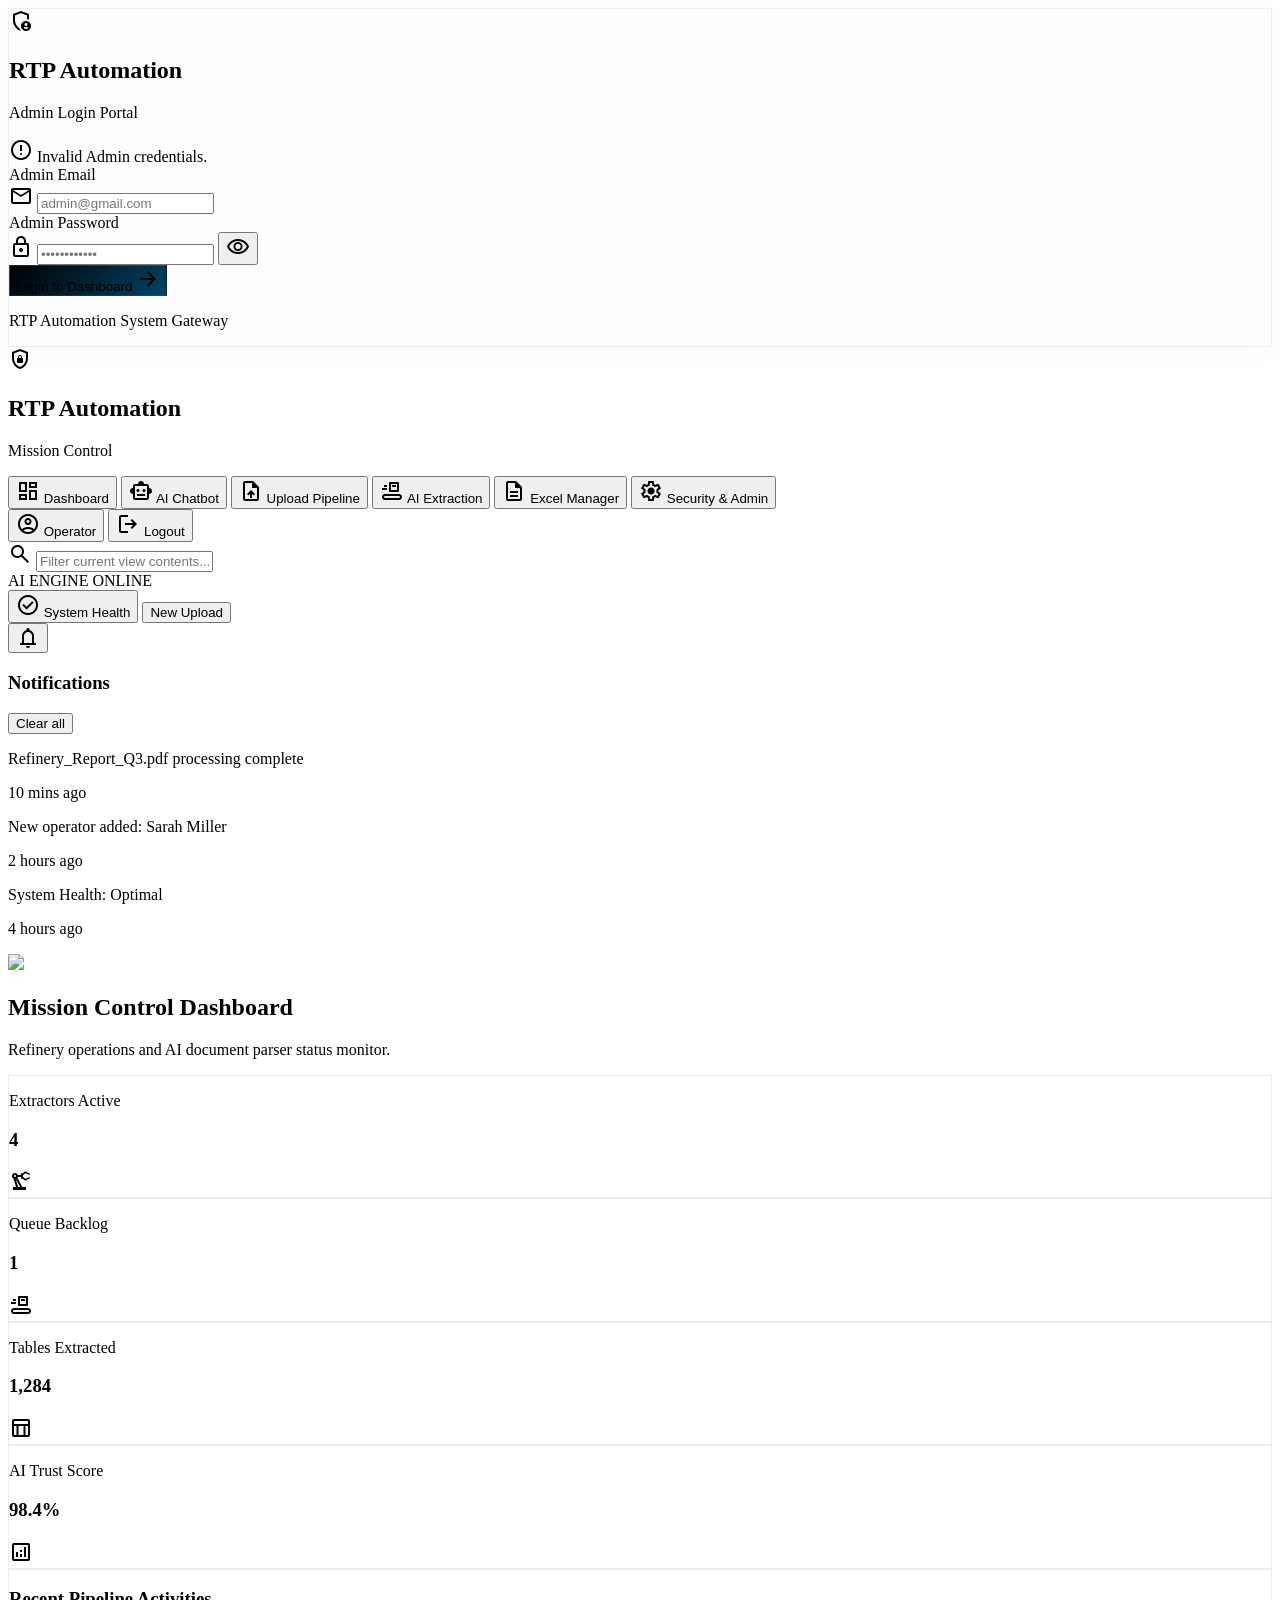
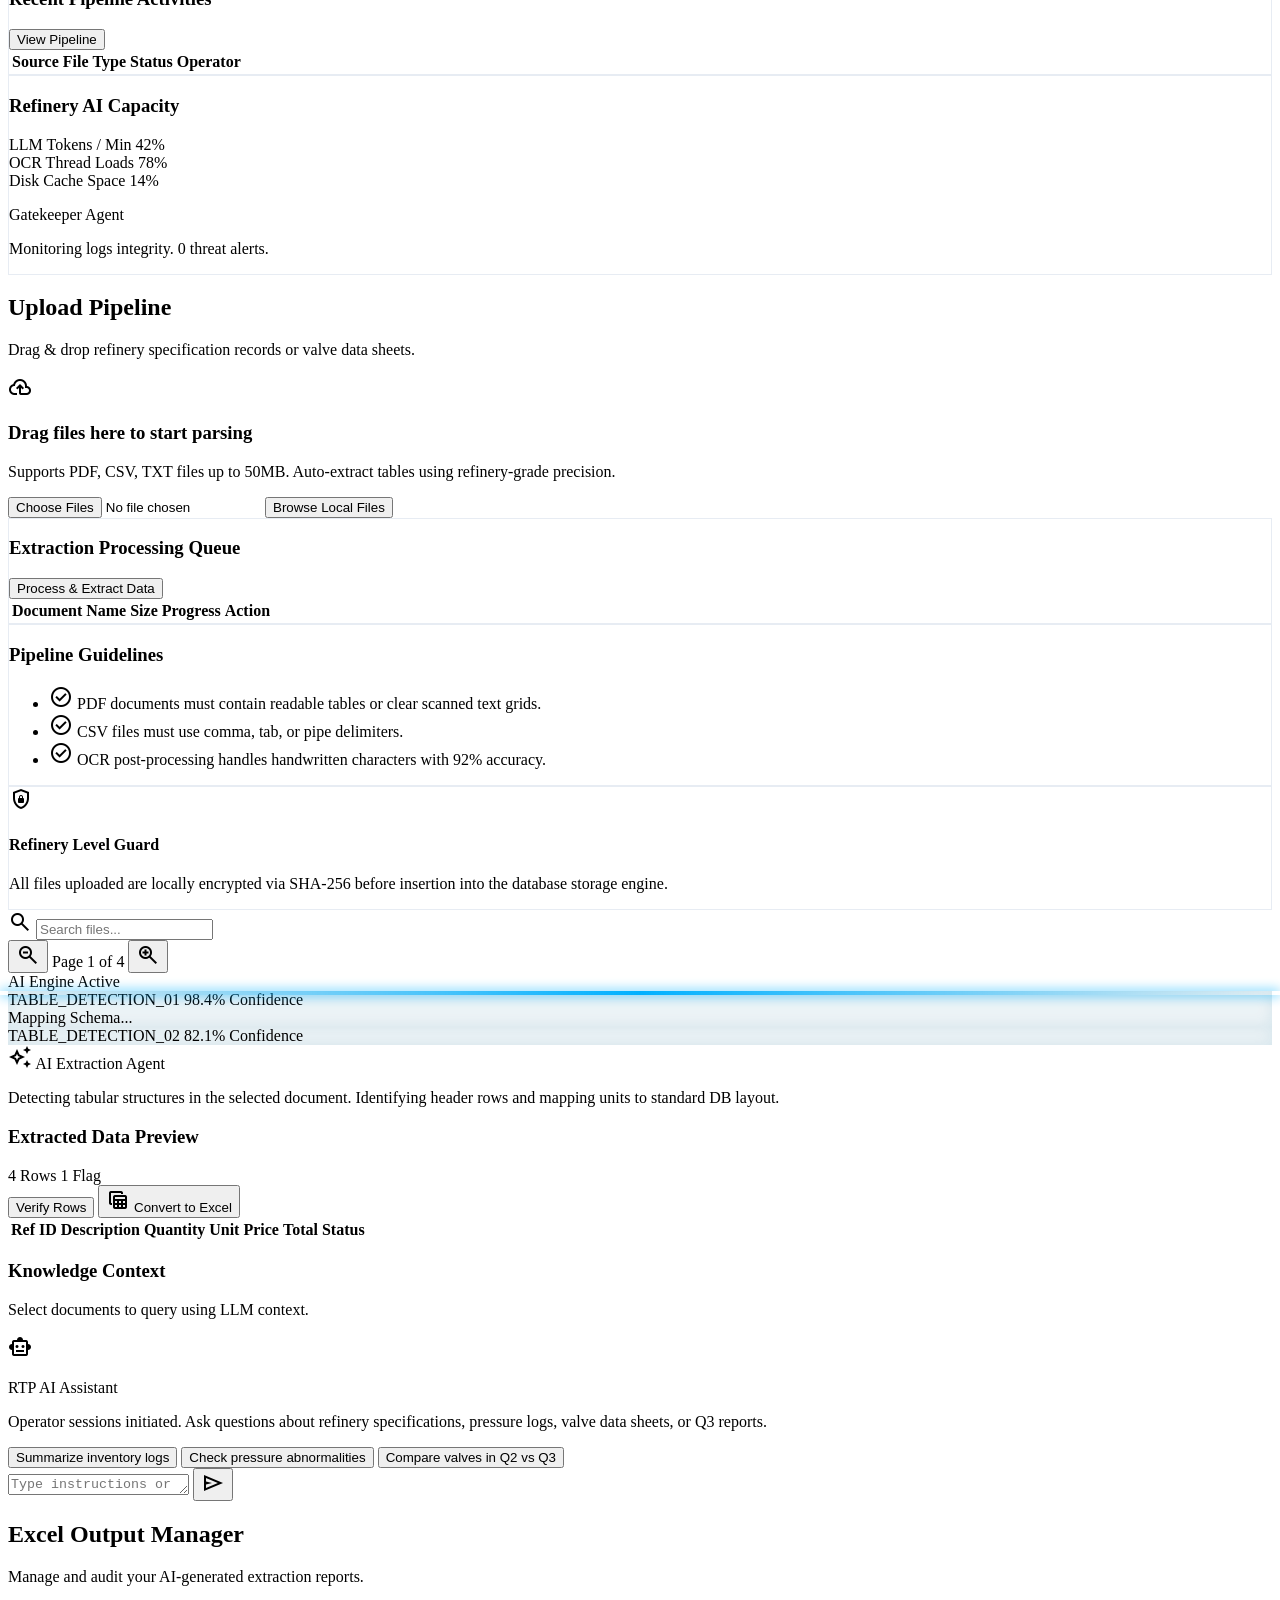
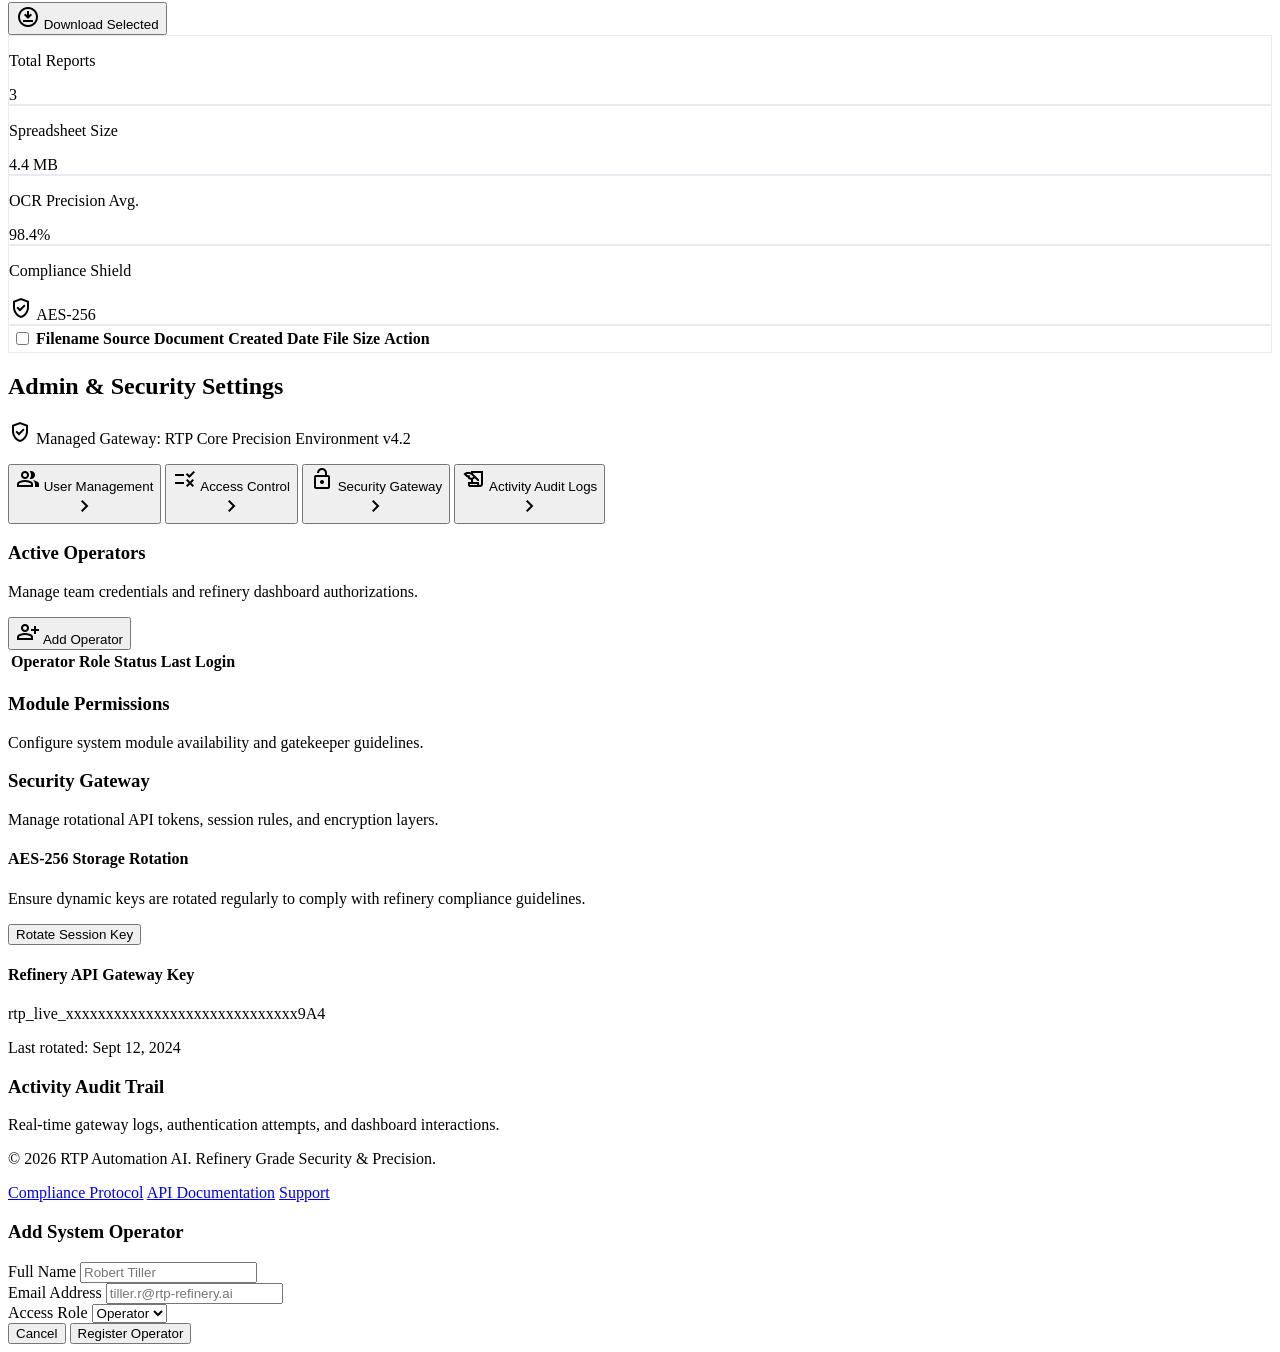
==== commit d07f7ec4: "Updated index.html" ====
--- a/templates/index.html
+++ b/templates/index.html
@@ -107,25 +107,30 @@
             <!-- Header -->
             <div class="mb-8 text-center">
                 <div class="w-16 h-16 bg-primary-container rounded-2xl flex items-center justify-center mx-auto mb-4 border border-white/20">
-                    <span class="material-symbols-outlined text-secondary-fixed text-3xl">shield_lock</span>
+                    <span class="material-symbols-outlined text-secondary-fixed text-3xl">admin_panel_settings</span>
                 </div>
                 <h2 class="font-headline-md text-headline-md font-bold text-on-surface">RTP Automation</h2>
-                <p class="font-label-md text-label-md text-on-surface-variant uppercase tracking-widest mt-1">Secured Operator Gateway</p>
+                <p class="font-label-md text-label-md text-on-surface-variant uppercase tracking-widest mt-1">Admin Login Portal</p>
+            </div>
+            <!-- Error Banner -->
+            <div id="login-error-msg" class="hidden mb-4 p-3 rounded-xl bg-red-50 border border-red-200 text-red-700 text-sm font-medium flex items-center gap-2">
+                <span class="material-symbols-outlined text-red-500 text-lg">error</span>
+                <span id="login-error-text">Invalid Admin credentials.</span>
             </div>
             <!-- Form -->
             <form id="login-form" class="space-y-6">
                 <div>
-                    <label for="operator-email" class="block font-label-md text-label-md text-on-surface-variant uppercase tracking-wider mb-2">Operator Email</label>
+                    <label for="operator-email" class="block font-label-md text-label-md text-on-surface-variant uppercase tracking-wider mb-2">Admin Email</label>
                     <div class="relative">
-                        <span class="material-symbols-outlined absolute left-3 top-1/2 -translate-y-1/2 text-outline">account_circle</span>
-                        <input id="operator-email" type="email" required placeholder="operator@rtp-refinery.ai" 
+                        <span class="material-symbols-outlined absolute left-3 top-1/2 -translate-y-1/2 text-outline">mail</span>
+                        <input id="operator-email" type="email" required placeholder="admin@gmail.com" 
                             class="w-full pl-10 pr-4 py-3 bg-white border border-outline-variant rounded-xl text-body-md focus:ring-2 focus:ring-secondary focus:border-secondary outline-none transition-all">
                     </div>
                 </div>
                 <div>
-                    <label for="operator-key" class="block font-label-md text-label-md text-on-surface-variant uppercase tracking-wider mb-2">Secure Passkey</label>
+                    <label for="operator-key" class="block font-label-md text-label-md text-on-surface-variant uppercase tracking-wider mb-2">Admin Password</label>
                     <div class="relative">
-                        <span class="material-symbols-outlined absolute left-3 top-1/2 -translate-y-1/2 text-outline">vpn_key</span>
+                        <span class="material-symbols-outlined absolute left-3 top-1/2 -translate-y-1/2 text-outline">lock</span>
                         <input id="operator-key" type="password" required placeholder="••••••••••••" 
                             class="w-full pl-10 pr-12 py-3 bg-white border border-outline-variant rounded-xl text-body-md focus:ring-2 focus:ring-secondary focus:border-secondary outline-none transition-all">
                         <button type="button" id="toggle-password" class="absolute right-3 top-1/2 -translate-y-1/2 text-outline hover:text-primary transition-colors">
@@ -133,16 +138,9 @@
                         </button>
                     </div>
                 </div>
-                <!-- Remember session / security compliance check -->
-                <div class="flex items-center gap-2">
-                    <input type="checkbox" id="compliance-check" required class="rounded border-outline-variant text-secondary focus:ring-secondary cursor-pointer">
-                    <label for="compliance-check" class="text-xs text-on-surface-variant leading-tight cursor-pointer">
-                        I acknowledge compliance with SEC-OPS Refinery Protocol 12-A.
-                    </label>
-                </div>
                 <!-- Submit Button -->
                 <button type="submit" id="login-submit-btn" class="w-full ai-gradient-btn text-white py-3 rounded-xl font-semibold flex items-center justify-center gap-2 border border-white/10 hover:scale-[1.01] active:scale-[0.99] transition-all">
-                    <span>Login to Mission Control</span>
+                    <span>Login to Dashboard</span>
                     <span class="material-symbols-outlined text-secondary-container">arrow_forward</span>
                 </button>
             </form>
@@ -150,7 +148,7 @@
             <div class="mt-8 border-t border-outline-variant pt-6 text-center">
                 <p class="text-xs text-on-surface-variant flex items-center justify-center gap-1.5">
                     <span class="w-1.5 h-1.5 bg-secondary rounded-full animate-ping"></span>
-                    AES-256 Encrypted Session Gateway
+                    RTP Automation System Gateway
                 </p>
             </div>
         </div>
